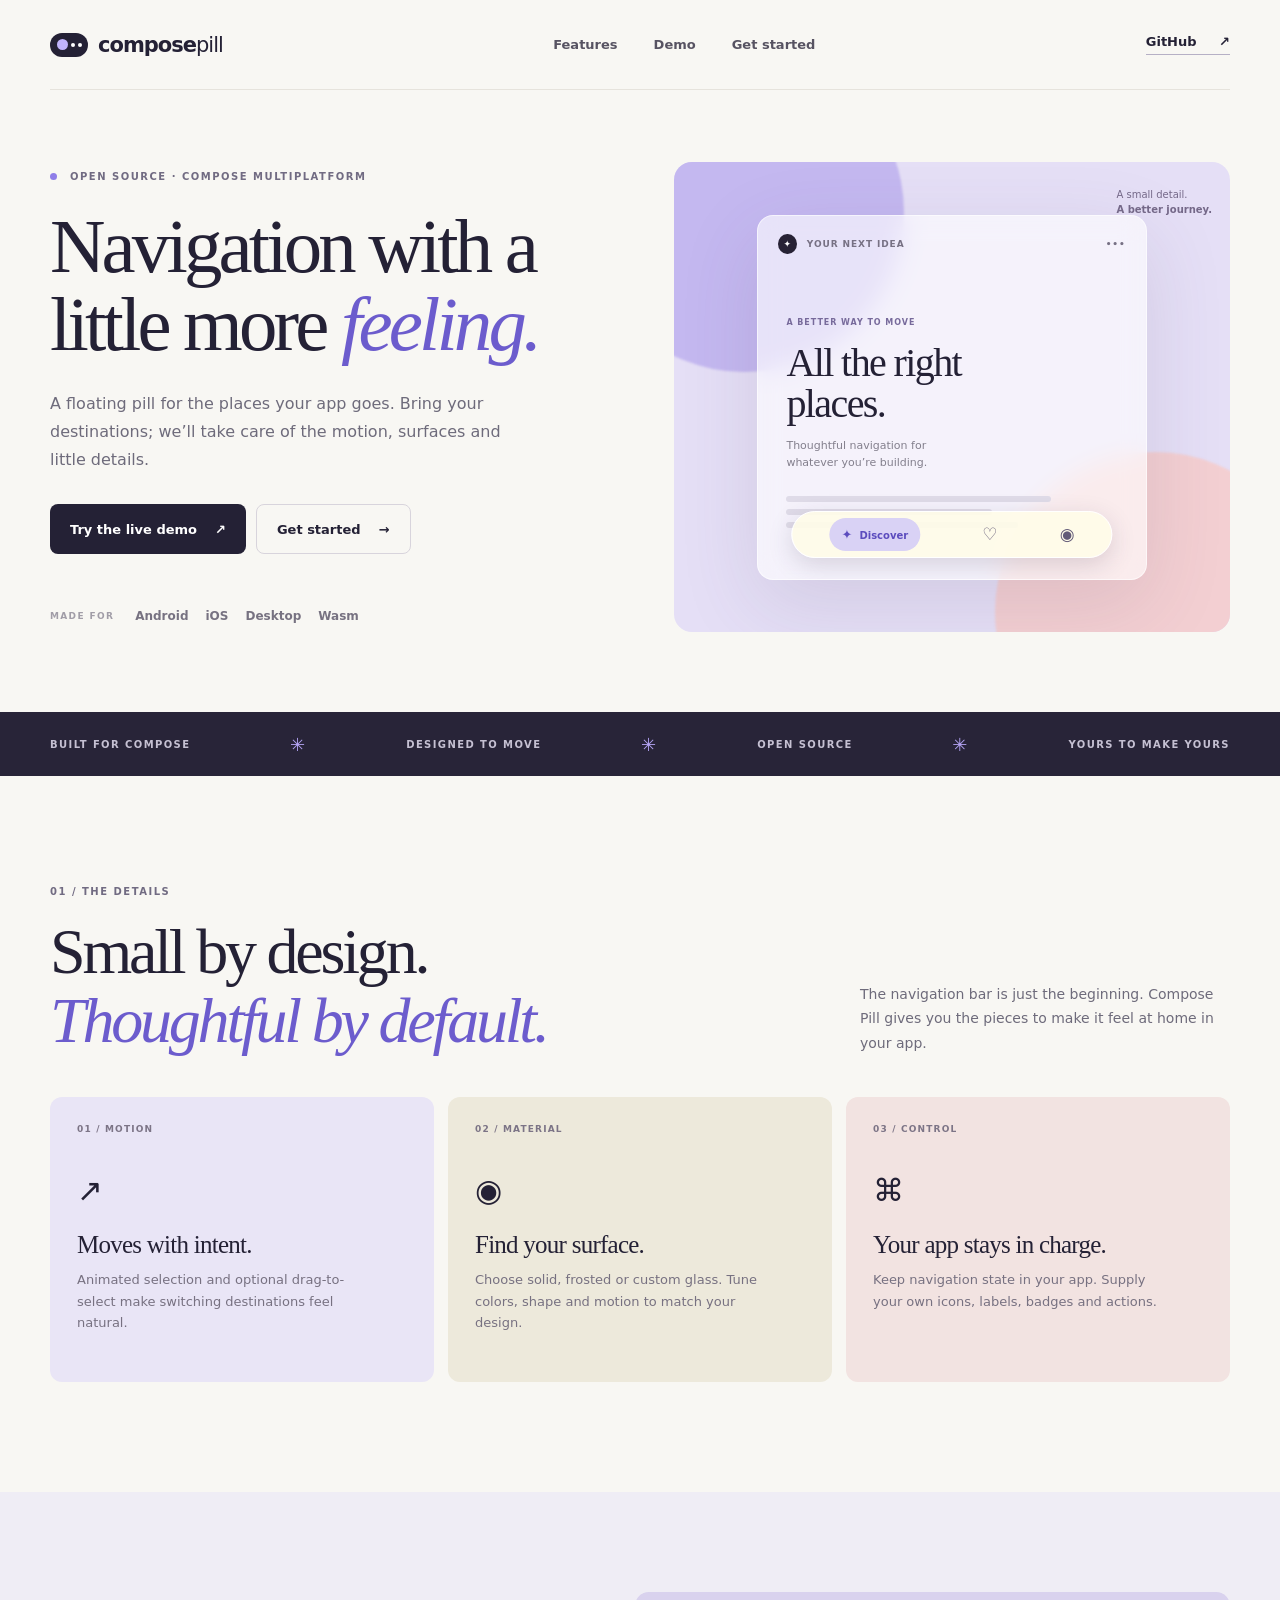
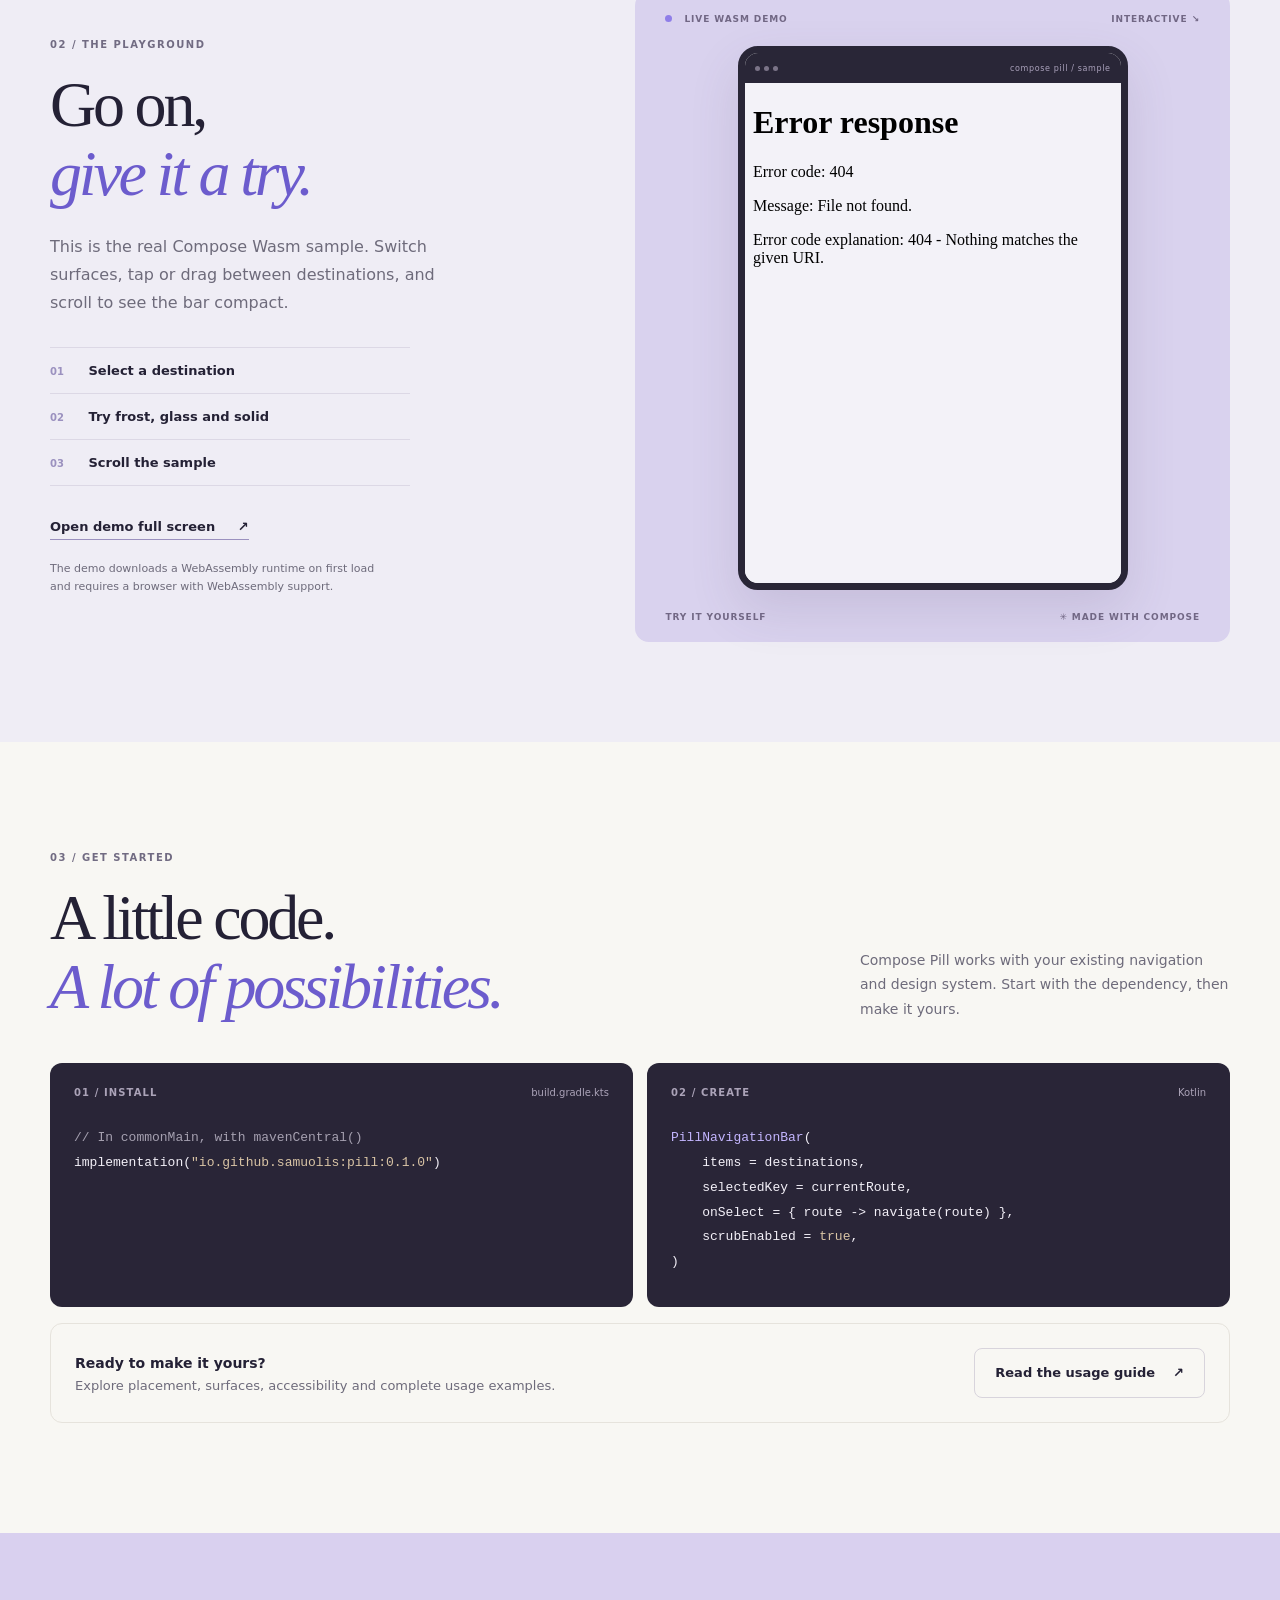
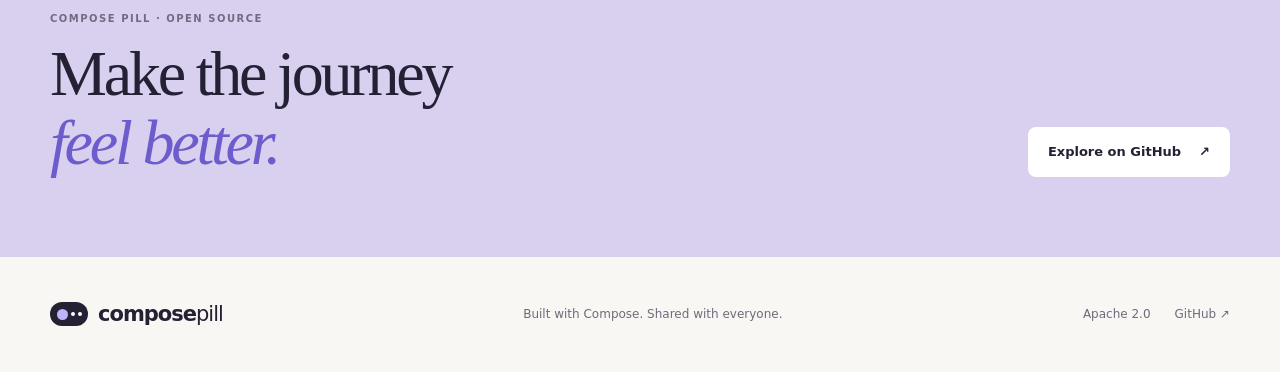
==== site/index.html @ 4dc2d1ff "Add documentation site and interactive Wasm demo" ====
<!doctype html>
<html lang="en">
<head>
  <meta charset="utf-8">
  <meta name="viewport" content="width=device-width, initial-scale=1">
  <meta name="description" content="Floating navigation and expressive surfaces for Compose Multiplatform. One thoughtful API for Android, iOS, desktop and web.">
  <meta name="theme-color" content="#f8f7f3">
  <title>Compose Pill — navigation with a little more feeling</title>
  <link rel="icon" href="favicon.svg" type="image/svg+xml">
  <link rel="stylesheet" href="style.css">
</head>
<body>
  <a class="skip" href="#main">Skip to content</a>
  <header class="header wrap">
    <a class="brand" href="#top" aria-label="Compose Pill home"><span class="brand-mark" aria-hidden="true"><i></i><i></i><i></i></span><span>compose<span class="brand-light">pill</span></span></a>
    <nav aria-label="Main navigation"><a href="#features">Features</a><a href="#demo">Demo</a><a href="#get-started">Get started</a></nav>
    <a class="header-link" href="https://github.com/samuolis/compose-pill">GitHub <span aria-hidden="true">↗</span></a>
  </header>
  <main id="main">
    <section class="hero wrap" id="top">
      <div class="hero-copy">
        <div class="eyebrow"><span class="dot"></span> OPEN SOURCE · COMPOSE MULTIPLATFORM</div>
        <h1>Navigation with a little more <em>feeling.</em></h1>
        <p class="lead">A floating pill for the places your app goes. Bring your destinations; we’ll take care of the motion, surfaces and little details.</p>
        <div class="actions"><a class="button primary" href="#demo">Try the live demo <span aria-hidden="true">↗</span></a><a class="button secondary" href="#get-started">Get started <span aria-hidden="true">→</span></a></div>
        <div class="platforms"><span>MADE FOR</span><span>Android</span><span>iOS</span><span>Desktop</span><span>Wasm</span></div>
      </div>
      <div class="hero-art" aria-hidden="true"><div class="orb orb-one"></div><div class="orb orb-two"></div><div class="hero-window"><div class="window-top"><span class="mini-mark">✦</span><span>YOUR NEXT IDEA</span><span>•••</span></div><div class="window-content"><span class="window-tag">A BETTER WAY TO MOVE</span><strong>All the right<br>places.</strong><p>Thoughtful navigation for<br>whatever you’re building.</p><div class="window-lines"><i></i><i></i><i></i></div></div><div class="floating-pill"><span class="pill-selected">✦ <b>Discover</b></span><span>♡</span><span>◉</span></div></div><div class="art-note">A small detail.<br><strong>A better journey.</strong></div></div>
    </section>
    <div class="marquee"><div class="wrap marquee-inner"><span>BUILT FOR COMPOSE</span><span class="marquee-dot">✳</span><span>DESIGNED TO MOVE</span><span class="marquee-dot">✳</span><span>OPEN SOURCE</span><span class="marquee-dot">✳</span><span>YOURS TO MAKE YOURS</span></div></div>
    <section class="section wrap" id="features">
      <div class="section-heading"><div><div class="eyebrow">01 / THE DETAILS</div><h2>Small by design.<br><em>Thoughtful by default.</em></h2></div><p>The navigation bar is just the beginning. Compose Pill gives you the pieces to make it feel at home in your app.</p></div>
      <div class="feature-grid">
        <article class="feature-card lavender"><span class="feature-index">01 / MOTION</span><div class="feature-icon">↗</div><h3>Moves with intent.</h3><p>Animated selection and optional drag-to-select make switching destinations feel natural.</p></article>
        <article class="feature-card cream"><span class="feature-index">02 / MATERIAL</span><div class="feature-icon">◉</div><h3>Find your surface.</h3><p>Choose solid, frosted or custom glass. Tune colors, shape and motion to match your design.</p></article>
        <article class="feature-card pink"><span class="feature-index">03 / CONTROL</span><div class="feature-icon">⌘</div><h3>Your app stays in charge.</h3><p>Keep navigation state in your app. Supply your own icons, labels, badges and actions.</p></article>
      </div>
    </section>
    <section class="demo-section" id="demo"><div class="wrap demo-grid">
      <div class="demo-copy"><div class="eyebrow">02 / THE PLAYGROUND</div><h2>Go on,<br><em>give it a try.</em></h2><p>This is the real Compose Wasm sample. Switch surfaces, tap or drag between destinations, and scroll to see the bar compact.</p><ul class="demo-list"><li><span>01</span> Select a destination</li><li><span>02</span> Try frost, glass and solid</li><li><span>03</span> Scroll the sample</li></ul><a class="text-link" href="demo/">Open demo full screen <span aria-hidden="true">↗</span></a><p class="demo-note">The demo downloads a WebAssembly runtime on first load and requires a browser with WebAssembly support.</p></div>
      <div class="demo-stage"><div class="stage-label"><span><i></i> LIVE WASM DEMO</span><span>INTERACTIVE ↘</span></div><div class="device"><div class="device-bar"><span></span><span></span><span></span><small>compose pill / sample</small></div><iframe title="Interactive Compose Pill navigation demo" src="demo/" loading="lazy" allow="clipboard-write"></iframe></div><div class="stage-footer"><span>TRY IT YOURSELF</span><span>✳ MADE WITH COMPOSE</span></div></div>
    </div></section>
    <section class="section wrap" id="get-started"><div class="section-heading"><div><div class="eyebrow">03 / GET STARTED</div><h2>A little code.<br><em>A lot of possibilities.</em></h2></div><p>Compose Pill works with your existing navigation and design system. Start with the dependency, then make it yours.</p></div>
      <div class="code-grid"><article class="code-card"><div class="code-head"><span>01 / INSTALL</span><span>build.gradle.kts</span></div><pre><code><span class="code-muted">// In commonMain, with mavenCentral()</span>
implementation(<span class="code-string">"io.github.samuolis:pill:0.1.0"</span>)</code></pre></article><article class="code-card"><div class="code-head"><span>02 / CREATE</span><span>Kotlin</span></div><pre><code><span class="code-func">PillNavigationBar</span>(
    items = destinations,
    selectedKey = currentRoute,
    onSelect = { route -&gt; navigate(route) },
    scrubEnabled = <span class="code-string">true</span>,
)</code></pre></article></div>
      <div class="docs-callout"><div><strong>Ready to make it yours?</strong><p>Explore placement, surfaces, accessibility and complete usage examples.</p></div><a class="button secondary" href="https://github.com/samuolis/compose-pill/blob/main/docs/usage.md">Read the usage guide <span aria-hidden="true">↗</span></a></div>
    </section>
    <section class="closing"><div class="wrap closing-inner"><div><div class="eyebrow">COMPOSE PILL · OPEN SOURCE</div><h2>Make the journey<br><em>feel better.</em></h2></div><a class="button light" href="https://github.com/samuolis/compose-pill">Explore on GitHub <span aria-hidden="true">↗</span></a></div></section>
  </main>
  <footer class="wrap footer"><a class="brand" href="#top"><span class="brand-mark" aria-hidden="true"><i></i><i></i><i></i></span><span>compose<span class="brand-light">pill</span></span></a><p>Built with Compose. Shared with everyone.</p><div><a href="https://github.com/samuolis/compose-pill/blob/main/LICENSE">Apache 2.0</a><a href="https://github.com/samuolis/compose-pill">GitHub ↗</a></div></footer>
</body>
</html>
---- site/style.css ----
:root {
  color-scheme:light;
  --ink:#242135;
  --muted:#6e6b7b;
  --purple:#6c5ccd;
  --line:#e6e3dc;
  --paper:#f8f7f3;
  --serif:Georgia,"Times New Roman",serif;
  --sans:Inter,ui-sans-serif,system-ui,-apple-system,BlinkMacSystemFont,"Segoe UI",sans-serif
}
* {
  box-sizing:border-box
}
html {
  scroll-behavior:smooth
}
body {
  margin:0;
  background:var(--paper);
  color:var(--ink);
  font-family:var(--sans);
  -webkit-font-smoothing:antialiased
}
a {
  color:inherit;
  text-decoration:none
}
a:focus-visible,iframe:focus-visible {
  outline:3px solid #6c5ccd;
  outline-offset:4px
}
.wrap {
  width:min(1180px,calc(100% - 64px));
  margin:auto
}
.skip {
  position:absolute;
  top:-100px;
  left:12px;
  background:white;
  padding:12px;
  z-index:5
}
.skip:focus {
  top:12px
}
.header {
  height:90px;
  display:flex;
  align-items:center;
  justify-content:space-between;
  border-bottom:1px solid var(--line)
}
.brand {
  font-size:21px;
  font-weight:800;
  letter-spacing:-1px;
  display:inline-flex;
  align-items:center;
  gap:10px
}
.brand-light {
  font-weight:400
}
.brand-mark {
  width:38px;
  height:24px;
  border-radius:20px;
  background:var(--ink);
  display:flex;
  align-items:center;
  justify-content:center;
  gap:3px
}
.brand-mark i {
  width:4px;
  height:4px;
  border-radius:50%;
  background:white
}
.brand-mark i:first-child {
  width:11px;
  height:11px;
  background:#c0b3fb
}
.header nav {
  display:flex;
  gap:36px;
  font-size:13px;
  font-weight:600;
  color:#575362
}
.header-link {
  font-size:13px;
  font-weight:700;
  border-bottom:1px solid #b6b0c5;
  padding-bottom:5px
}
.header-link span,.button span,.text-link span {
  margin-left:18px
}
.hero {
  min-height:600px;
  padding-top:72px;
  padding-bottom:80px;
  display:grid;
  grid-template-columns:1fr 1fr;
  gap:68px;
  align-items:center
}
.eyebrow {
  font-size:10px;
  letter-spacing:.15em;
  font-weight:800;
  color:#716b82
}
.dot,.stage-label i {
  display:inline-block;
  width:7px;
  height:7px;
  background:#8f7ee8;
  border-radius:50%;
  margin-right:8px
}
h1,h2,h3,p {
  margin:0
}
h1,h2 {
  font-family:var(--serif);
  font-weight:400;
  letter-spacing:-.05em
}
h1 {
  font-size:clamp(58px,6vw,82px);
  line-height:1.02;
  margin:26px 0
}
h1 em,h2 em {
  font-weight:400;
  color:var(--purple)
}
.lead,.section-heading>p,.demo-copy>p {
  font-size:16px;
  line-height:1.75;
  color:var(--muted);
  max-width:490px
}
.actions {
  display:flex;
  gap:10px;
  margin-top:30px;
  flex-wrap:wrap
}
.button {
  display:inline-flex;
  align-items:center;
  justify-content:space-between;
  min-height:50px;
  padding:0 20px;
  border-radius:8px;
  font-size:13px;
  font-weight:700;
  transition:transform .2s,background .2s
}
.button:hover {
  transform:translateY(-2px)
}
.primary {
  background:var(--ink);
  color:white
}
.secondary {
  border:1px solid #d8d4dc;
  background:transparent
}
.secondary:hover {
  background:white
}
.platforms {
  margin-top:55px;
  display:flex;
  gap:17px;
  align-items:center;
  flex-wrap:wrap;
  font-size:12px;
  font-weight:650;
  color:#777281
}
.platforms span:first-child {
  font-size:9px;
  letter-spacing:.15em;
  color:#a19da7;
  margin-right:4px
}
.hero-art {
  position:relative;
  min-height:470px;
  border-radius:18px;
  background:#e5dff6;
  overflow:hidden;
  display:grid;
  place-items:center
}
.orb {
  position:absolute;
  border-radius:50%;
  filter:blur(1px)
}
.orb-one {
  width:320px;
  height:320px;
  background:#c4b8f0;
  left:-90px;
  top:-110px
}
.orb-two {
  width:320px;
  height:320px;
  background:#f3cfd2;
  right:-85px;
  bottom:-140px
}
.hero-window {
  position:relative;
  width:70%;
  min-height:365px;
  border:1px solid #fff9;
  border-radius:16px;
  background:#fff9;
  box-shadow:0 24px 80px #55476a22;
  backdrop-filter:blur(12px);
  overflow:hidden
}
.window-top {
  height:56px;
  display:flex;
  align-items:center;
  gap:10px;
  padding:0 20px;
  font-size:9px;
  font-weight:800;
  letter-spacing:.1em;
  color:#777184
}
.window-top span:last-child {
  margin-left:auto
}
.mini-mark {
  background:#272235;
  color:#fff;
  border-radius:50%;
  padding:5px
}
.window-content {
  padding:38px 28px
}
.window-tag {
  font-size:8px;
  color:#776a9b;
  letter-spacing:.12em;
  font-weight:800
}
.window-content strong {
  display:block;
  font-family:var(--serif);
  font-size:40px;
  line-height:1.04;
  letter-spacing:-.04em;
  margin-top:13px;
  font-weight:400
}
.window-content p {
  font-size:11px;
  line-height:1.6;
  color:#837f8c;
  margin-top:12px
}
.window-lines {
  margin-top:24px;
  display:grid;
  gap:7px
}
.window-lines i {
  height:6px;
  background:#dfdbe8;
  border-radius:5px;
  width:80%
}
.window-lines i:nth-child(2) {
  width:62%
}
.window-lines i:nth-child(3) {
  width:70%
}
.floating-pill {
  position:absolute;
  bottom:21px;
  left:50%;
  transform:translateX(-50%);
  width:83%;
  padding:6px;
  display:flex;
  align-items:center;
  justify-content:space-around;
  background:#fffce8e8;
  border:1px solid #fff;
  border-radius:40px;
  box-shadow:0 7px 25px #3c29452b;
  color:#625a77;
  font-size:17px
}
.pill-selected {
  background:#d9d2f5;
  border-radius:24px;
  padding:9px 12px;
  color:#5c4cbe;
  font-size:13px
}
.pill-selected b {
  font-size:10px;
  margin-left:3px
}
.art-note {
  position:absolute;
  right:18px;
  top:25px;
  color:#746888;
  font-size:10px;
  line-height:1.5
}
.marquee {
  background:#282438;
  color:#c5c0d2
}
.marquee-inner {
  min-height:64px;
  display:flex;
  justify-content:space-between;
  align-items:center;
  gap:14px;
  font-size:10px;
  font-weight:700;
  letter-spacing:.14em
}
.marquee-dot {
  color:#b5a5f5;
  font-size:18px
}
.section {
  padding-top:110px;
  padding-bottom:110px
}
.section-heading {
  display:flex;
  justify-content:space-between;
  align-items:end;
  gap:40px;
  margin-bottom:42px
}
.section-heading h2,.demo-copy h2,.closing h2 {
  font-size:clamp(42px,5vw,64px);
  line-height:1.08;
  margin-top:20px
}
.section-heading>p {
  max-width:370px;
  font-size:14px
}
.feature-grid {
  display:grid;
  grid-template-columns:repeat(3,1fr);
  gap:14px
}
.feature-card {
  border-radius:12px;
  min-height:285px;
  padding:27px;
  display:flex;
  flex-direction:column
}
.lavender {
  background:#e9e5f6
}
.cream {
  background:#ede9db
}
.pink {
  background:#f2e3e1
}
.feature-index {
  font-size:9px;
  font-weight:800;
  letter-spacing:.13em;
  color:#7c7486
}
.feature-icon {
  font-size:31px;
  margin:38px 0 23px
}
.feature-card h3 {
  font-family:var(--serif);
  font-size:25px;
  font-weight:400;
  letter-spacing:-.03em
}
.feature-card p {
  color:#777181;
  font-size:13px;
  line-height:1.65;
  margin-top:10px;
  max-width:300px
}
.demo-section {
  background:#efedf5;
  padding:100px 0
}
.demo-grid {
  display:grid;
  grid-template-columns:.85fr 1fr;
  gap:80px;
  align-items:center
}
.demo-copy>p {
  margin-top:25px;
  max-width:400px
}
.demo-list {
  padding:0;
  margin:30px 0;
  list-style:none;
  max-width:360px
}
.demo-list li {
  border-top:1px solid #dcd8e5;
  padding:15px 0;
  font-size:13px;
  font-weight:650
}
.demo-list li:last-child {
  border-bottom:1px solid #dcd8e5
}
.demo-list span {
  color:#9b91bf;
  font-size:10px;
  margin-right:20px
}
.text-link {
  font-size:13px;
  font-weight:750;
  border-bottom:1px solid #9b91bf;
  padding-bottom:5px
}
.demo-copy .demo-note {
  font-size:11px;
  line-height:1.6;
  max-width:330px;
  margin-top:25px
}
.demo-stage {
  background:#d9d2ee;
  border-radius:14px;
  padding:22px 30px 20px
}
.stage-label,.stage-footer {
  display:flex;
  justify-content:space-between;
  color:#716784;
  font-size:9px;
  font-weight:800;
  letter-spacing:.1em
}
.device {
  max-width:390px;
  margin:22px auto;
  background:#fff;
  border:7px solid #292637;
  border-radius:20px;
  box-shadow:0 20px 50px #55466d24;
  overflow:hidden
}
.device-bar {
  height:30px;
  background:#292637;
  color:#aaa1bb;
  display:flex;
  gap:4px;
  align-items:center;
  padding:0 10px
}
.device-bar>span {
  width:5px;
  height:5px;
  background:#7b7488;
  border-radius:50%
}
.device-bar small {
  margin-left:auto;
  font-size:8px;
  letter-spacing:.08em
}
.device iframe {
  display:block;
  border:0;
  width:100%;
  height:500px;
  background:#f3f2f8
}
.stage-footer {
  margin-top:20px
}
.code-grid {
  display:grid;
  grid-template-columns:1fr 1fr;
  gap:14px
}
.code-card {
  background:#292537;
  color:#f3f0f8;
  border-radius:12px;
  padding:24px;
  min-width:0
}
.code-head {
  display:flex;
  justify-content:space-between;
  font-size:10px;
  letter-spacing:.11em;
  color:#aba3b8;
  font-weight:750
}
.code-head span:last-child {
  letter-spacing:0;
  font-weight:400
}
pre {
  margin:28px 0 8px;
  overflow:auto;
  font-size:13px;
  line-height:1.9
}
code {
  font-family:ui-monospace,SFMono-Regular,Consolas,monospace
}
.code-muted {
  color:#a5a0b0
}
.code-string {
  color:#d9c4a5
}
.code-func {
  color:#c4b6ff
}
.docs-callout {
  margin-top:16px;
  border:1px solid var(--line);
  border-radius:12px;
  padding:24px;
  display:flex;
  align-items:center;
  justify-content:space-between;
  gap:20px
}
.docs-callout strong {
  font-size:14px
}
.docs-callout p {
  font-size:13px;
  color:var(--muted);
  margin-top:6px
}
.closing {
  background:#d9d0ef;
  padding:80px 0
}
.closing-inner {
  display:flex;
  align-items:end;
  justify-content:space-between;
  gap:30px
}
.closing h2 {
  margin-top:15px
}
.light {
  background:white
}
.footer {
  min-height:115px;
  display:flex;
  align-items:center;
  justify-content:space-between;
  gap:24px
}
.footer p,.footer>div {
  color:var(--muted);
  font-size:12px
}
.footer>div {
  display:flex;
  gap:24px
}

@media(max-width:800px) {
  .wrap {
  width:min(100% - 40px,600px)
}
.header {
  height:72px
}
.header nav {
  display:none
}
.hero {
  grid-template-columns:1fr;
  gap:35px;
  padding-top:55px;
  padding-bottom:55px;
  min-height:0
}
.hero-art {
  min-height:390px
}
.hero-window {
  min-height:320px
}
.platforms {
  margin-top:35px
}
.marquee-inner {
  overflow:hidden;
  white-space:nowrap;
  justify-content:flex-start;
  gap:20px
}
.section {
  padding-top:75px;
  padding-bottom:75px
}
.section-heading {
  align-items:start;
  flex-direction:column;
  gap:20px
}
.feature-grid {
  grid-template-columns:1fr
}
.feature-card {
  min-height:230px
}
.feature-icon {
  margin:24px 0 18px
}
.demo-section {
  padding:75px 0
}
.demo-grid {
  grid-template-columns:1fr;
  gap:40px
}
.code-grid {
  grid-template-columns:1fr
}
.closing {
  padding:65px 0
}
.closing-inner {
  align-items:start;
  flex-direction:column
}
.footer {
  padding-top:30px;
  padding-bottom:30px;
  flex-wrap:wrap
}
.footer p {
  width:100%;
  order:3
}

}
@media(max-width:420px) {
  h1 {
  font-size:53px
}
.hero-art {
  min-height:340px
}
.hero-window {
  width:78%;
  min-height:300px
}
.window-content {
  padding:27px 23px
}
.window-content strong {
  font-size:35px
}
.art-note {
  display:none
}
.demo-stage {
  padding:18px 15px
}
.device iframe {
  height:450px
}
.stage-footer {
  font-size:8px
}
.docs-callout {
  align-items:start;
  flex-direction:column
}
.header-link span {
  margin-left:4px
}
.footer .brand {
  font-size:19px
}

}
@media(prefers-reduced-motion:reduce) {
  html {
  scroll-behavior:auto
}
*,*::before,*::after {
  transition-duration:0s!important
}

}
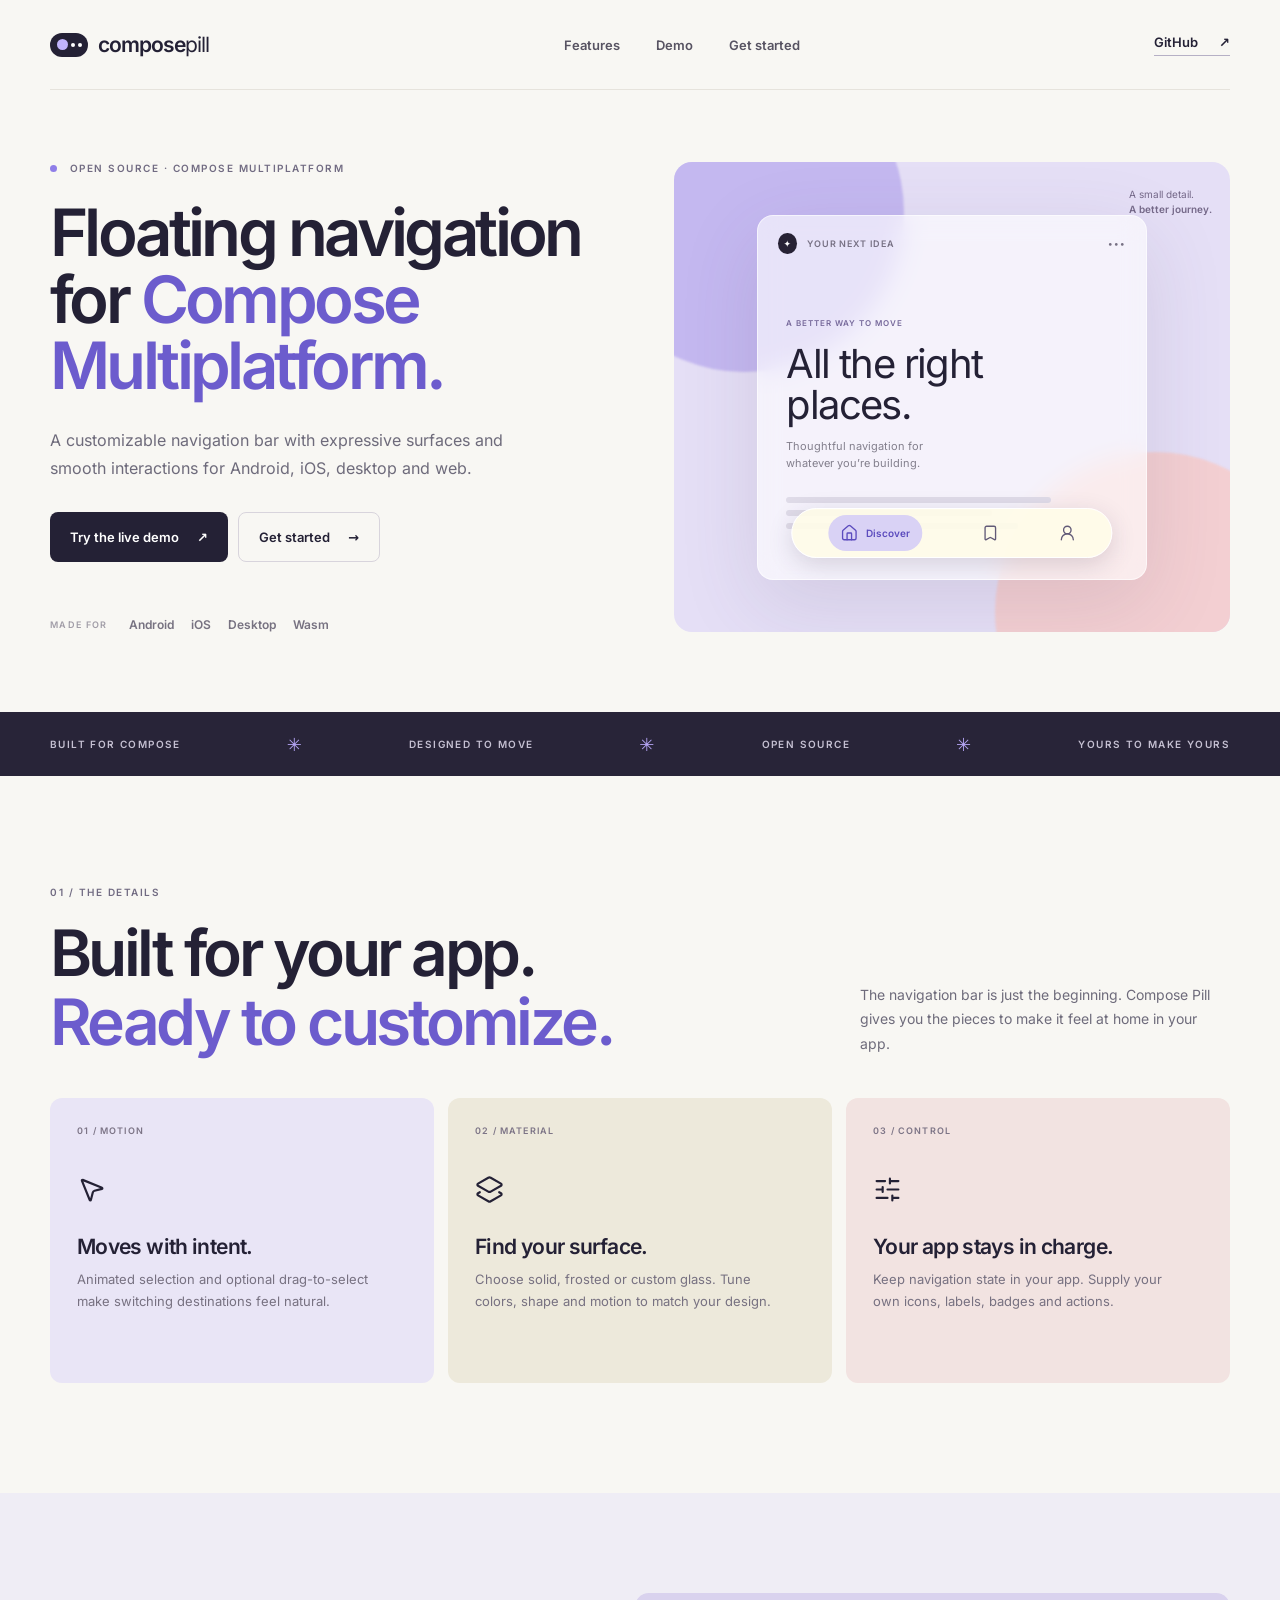
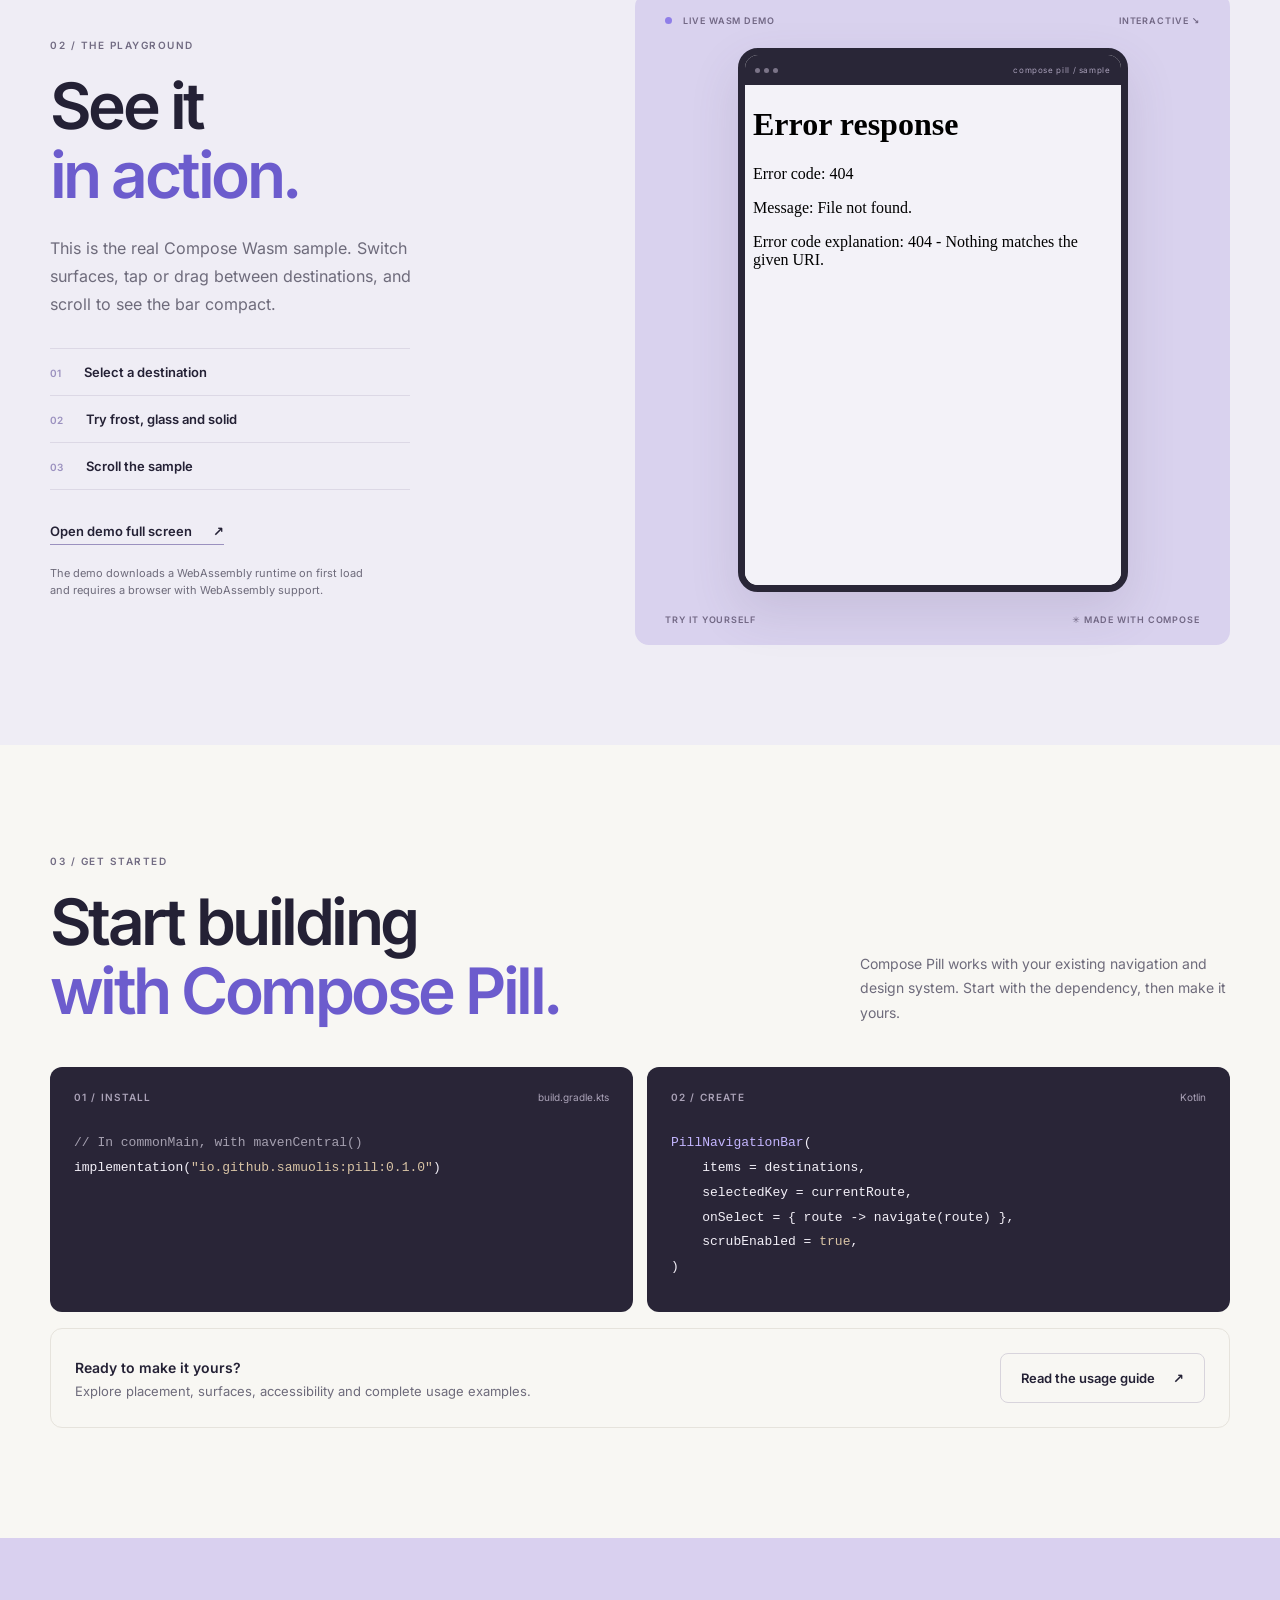
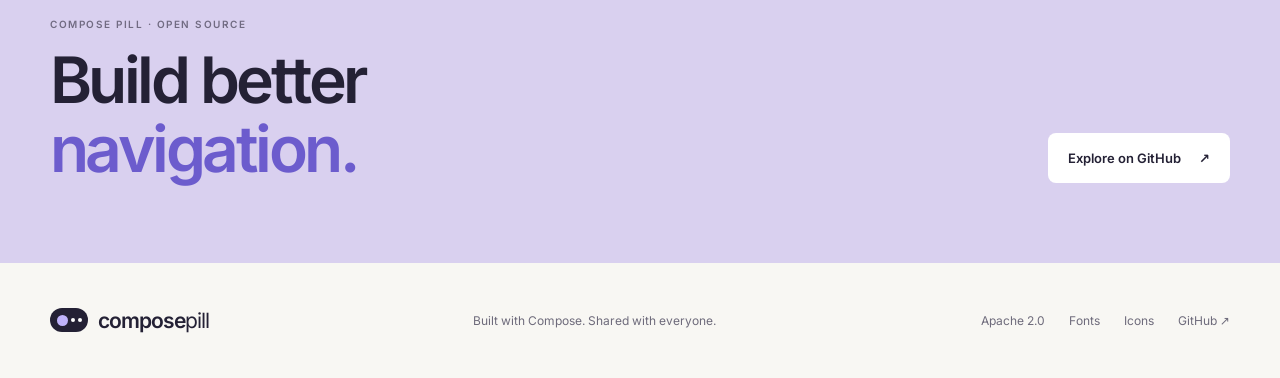
==== commit e5ce5df9: "Refine demo typography and navigation icons" ====
--- a/site/index.html
+++ b/site/index.html
@@ -5,7 +5,7 @@
   <meta name="viewport" content="width=device-width, initial-scale=1">
   <meta name="description" content="Floating navigation and expressive surfaces for Compose Multiplatform. One thoughtful API for Android, iOS, desktop and web.">
   <meta name="theme-color" content="#f8f7f3">
-  <title>Compose Pill — navigation with a little more feeling</title>
+  <title>Compose Pill — floating navigation for Compose Multiplatform</title>
   <link rel="icon" href="favicon.svg" type="image/svg+xml">
   <link rel="stylesheet" href="style.css">
 </head>
@@ -20,27 +20,27 @@
     <section class="hero wrap" id="top">
       <div class="hero-copy">
         <div class="eyebrow"><span class="dot"></span> OPEN SOURCE · COMPOSE MULTIPLATFORM</div>
-        <h1>Navigation with a little more <em>feeling.</em></h1>
-        <p class="lead">A floating pill for the places your app goes. Bring your destinations; we’ll take care of the motion, surfaces and little details.</p>
+        <h1>Floating navigation for <em>Compose Multiplatform.</em></h1>
+        <p class="lead">A customizable navigation bar with expressive surfaces and smooth interactions for Android, iOS, desktop and web.</p>
         <div class="actions"><a class="button primary" href="#demo">Try the live demo <span aria-hidden="true">↗</span></a><a class="button secondary" href="#get-started">Get started <span aria-hidden="true">→</span></a></div>
         <div class="platforms"><span>MADE FOR</span><span>Android</span><span>iOS</span><span>Desktop</span><span>Wasm</span></div>
       </div>
-      <div class="hero-art" aria-hidden="true"><div class="orb orb-one"></div><div class="orb orb-two"></div><div class="hero-window"><div class="window-top"><span class="mini-mark">✦</span><span>YOUR NEXT IDEA</span><span>•••</span></div><div class="window-content"><span class="window-tag">A BETTER WAY TO MOVE</span><strong>All the right<br>places.</strong><p>Thoughtful navigation for<br>whatever you’re building.</p><div class="window-lines"><i></i><i></i><i></i></div></div><div class="floating-pill"><span class="pill-selected">✦ <b>Discover</b></span><span>♡</span><span>◉</span></div></div><div class="art-note">A small detail.<br><strong>A better journey.</strong></div></div>
+      <div class="hero-art" aria-hidden="true"><div class="orb orb-one"></div><div class="orb orb-two"></div><div class="hero-window"><div class="window-top"><span class="mini-mark">✦</span><span>YOUR NEXT IDEA</span><span>•••</span></div><div class="window-content"><span class="window-tag">A BETTER WAY TO MOVE</span><strong>All the right<br>places.</strong><p>Thoughtful navigation for<br>whatever you’re building.</p><div class="window-lines"><i></i><i></i><i></i></div></div><div class="floating-pill"><span class="pill-selected"><svg viewBox="0 0 24 24" fill="none" stroke="currentColor" stroke-width="1.8" stroke-linecap="round" stroke-linejoin="round" aria-hidden="true"><path d="M15 21v-8a1 1 0 0 0-1-1h-4a1 1 0 0 0-1 1v8"/><path d="M3 10a2 2 0 0 1 .709-1.528l7-6a2 2 0 0 1 2.582 0l7 6A2 2 0 0 1 21 10v9a2 2 0 0 1-2 2H5a2 2 0 0 1-2-2z"/></svg><b>Discover</b></span><span><svg viewBox="0 0 24 24" fill="none" stroke="currentColor" stroke-width="1.8" stroke-linecap="round" stroke-linejoin="round" aria-hidden="true"><path d="M17 3a2 2 0 0 1 2 2v15a1 1 0 0 1-1.496.868l-4.512-2.578a2 2 0 0 0-1.984 0l-4.512 2.578A1 1 0 0 1 5 20V5a2 2 0 0 1 2-2z"/></svg></span><span><svg viewBox="0 0 24 24" fill="none" stroke="currentColor" stroke-width="1.8" stroke-linecap="round" stroke-linejoin="round" aria-hidden="true"><circle cx="12" cy="8" r="5"/><path d="M20 21a8 8 0 0 0-16 0"/></svg></span></div></div><div class="art-note">A small detail.<br><strong>A better journey.</strong></div></div>
     </section>
     <div class="marquee"><div class="wrap marquee-inner"><span>BUILT FOR COMPOSE</span><span class="marquee-dot">✳</span><span>DESIGNED TO MOVE</span><span class="marquee-dot">✳</span><span>OPEN SOURCE</span><span class="marquee-dot">✳</span><span>YOURS TO MAKE YOURS</span></div></div>
     <section class="section wrap" id="features">
-      <div class="section-heading"><div><div class="eyebrow">01 / THE DETAILS</div><h2>Small by design.<br><em>Thoughtful by default.</em></h2></div><p>The navigation bar is just the beginning. Compose Pill gives you the pieces to make it feel at home in your app.</p></div>
+      <div class="section-heading"><div><div class="eyebrow">01 / THE DETAILS</div><h2>Built for your app.<br><em>Ready to customize.</em></h2></div><p>The navigation bar is just the beginning. Compose Pill gives you the pieces to make it feel at home in your app.</p></div>
       <div class="feature-grid">
-        <article class="feature-card lavender"><span class="feature-index">01 / MOTION</span><div class="feature-icon">↗</div><h3>Moves with intent.</h3><p>Animated selection and optional drag-to-select make switching destinations feel natural.</p></article>
-        <article class="feature-card cream"><span class="feature-index">02 / MATERIAL</span><div class="feature-icon">◉</div><h3>Find your surface.</h3><p>Choose solid, frosted or custom glass. Tune colors, shape and motion to match your design.</p></article>
-        <article class="feature-card pink"><span class="feature-index">03 / CONTROL</span><div class="feature-icon">⌘</div><h3>Your app stays in charge.</h3><p>Keep navigation state in your app. Supply your own icons, labels, badges and actions.</p></article>
+        <article class="feature-card lavender"><span class="feature-index">01 / MOTION</span><div class="feature-icon"><svg viewBox="0 0 24 24" fill="none" stroke="currentColor" stroke-width="1.8" stroke-linecap="round" stroke-linejoin="round" aria-hidden="true"><path d="M4.037 4.688a.495.495 0 0 1 .651-.651l16 6.5a.5.5 0 0 1-.063.947l-6.124 1.58a2 2 0 0 0-1.438 1.435l-1.579 6.126a.5.5 0 0 1-.947.063z"/></svg></div><h3>Moves with intent.</h3><p>Animated selection and optional drag-to-select make switching destinations feel natural.</p></article>
+        <article class="feature-card cream"><span class="feature-index">02 / MATERIAL</span><div class="feature-icon"><svg viewBox="0 0 24 24" fill="none" stroke="currentColor" stroke-width="1.8" stroke-linecap="round" stroke-linejoin="round" aria-hidden="true"><path d="M13 13.74a2 2 0 0 1-2 0L2.5 8.87a1 1 0 0 1 0-1.74L11 2.26a2 2 0 0 1 2 0l8.5 4.87a1 1 0 0 1 0 1.74z"/><path d="m20 14.285 1.5.845a1 1 0 0 1 0 1.74L13 21.74a2 2 0 0 1-2 0l-8.5-4.87a1 1 0 0 1 0-1.74l1.5-.845"/></svg></div><h3>Find your surface.</h3><p>Choose solid, frosted or custom glass. Tune colors, shape and motion to match your design.</p></article>
+        <article class="feature-card pink"><span class="feature-index">03 / CONTROL</span><div class="feature-icon"><svg viewBox="0 0 24 24" fill="none" stroke="currentColor" stroke-width="1.8" stroke-linecap="round" stroke-linejoin="round" aria-hidden="true"><path d="M10 5H3M12 19H3M14 3v4M16 17v4M21 12h-9M21 19h-5M21 5h-7M8 10v4M8 12H3"/></svg></div><h3>Your app stays in charge.</h3><p>Keep navigation state in your app. Supply your own icons, labels, badges and actions.</p></article>
       </div>
     </section>
     <section class="demo-section" id="demo"><div class="wrap demo-grid">
-      <div class="demo-copy"><div class="eyebrow">02 / THE PLAYGROUND</div><h2>Go on,<br><em>give it a try.</em></h2><p>This is the real Compose Wasm sample. Switch surfaces, tap or drag between destinations, and scroll to see the bar compact.</p><ul class="demo-list"><li><span>01</span> Select a destination</li><li><span>02</span> Try frost, glass and solid</li><li><span>03</span> Scroll the sample</li></ul><a class="text-link" href="demo/">Open demo full screen <span aria-hidden="true">↗</span></a><p class="demo-note">The demo downloads a WebAssembly runtime on first load and requires a browser with WebAssembly support.</p></div>
+      <div class="demo-copy"><div class="eyebrow">02 / THE PLAYGROUND</div><h2>See it<br><em>in action.</em></h2><p>This is the real Compose Wasm sample. Switch surfaces, tap or drag between destinations, and scroll to see the bar compact.</p><ul class="demo-list"><li><span>01</span> Select a destination</li><li><span>02</span> Try frost, glass and solid</li><li><span>03</span> Scroll the sample</li></ul><a class="text-link" href="demo/">Open demo full screen <span aria-hidden="true">↗</span></a><p class="demo-note">The demo downloads a WebAssembly runtime on first load and requires a browser with WebAssembly support.</p></div>
       <div class="demo-stage"><div class="stage-label"><span><i></i> LIVE WASM DEMO</span><span>INTERACTIVE ↘</span></div><div class="device"><div class="device-bar"><span></span><span></span><span></span><small>compose pill / sample</small></div><iframe title="Interactive Compose Pill navigation demo" src="demo/" loading="lazy" allow="clipboard-write"></iframe></div><div class="stage-footer"><span>TRY IT YOURSELF</span><span>✳ MADE WITH COMPOSE</span></div></div>
     </div></section>
-    <section class="section wrap" id="get-started"><div class="section-heading"><div><div class="eyebrow">03 / GET STARTED</div><h2>A little code.<br><em>A lot of possibilities.</em></h2></div><p>Compose Pill works with your existing navigation and design system. Start with the dependency, then make it yours.</p></div>
+    <section class="section wrap" id="get-started"><div class="section-heading"><div><div class="eyebrow">03 / GET STARTED</div><h2>Start building<br><em>with Compose Pill.</em></h2></div><p>Compose Pill works with your existing navigation and design system. Start with the dependency, then make it yours.</p></div>
       <div class="code-grid"><article class="code-card"><div class="code-head"><span>01 / INSTALL</span><span>build.gradle.kts</span></div><pre><code><span class="code-muted">// In commonMain, with mavenCentral()</span>
 implementation(<span class="code-string">"io.github.samuolis:pill:0.1.0"</span>)</code></pre></article><article class="code-card"><div class="code-head"><span>02 / CREATE</span><span>Kotlin</span></div><pre><code><span class="code-func">PillNavigationBar</span>(
     items = destinations,
@@ -50,8 +50,8 @@
 )</code></pre></article></div>
       <div class="docs-callout"><div><strong>Ready to make it yours?</strong><p>Explore placement, surfaces, accessibility and complete usage examples.</p></div><a class="button secondary" href="https://github.com/samuolis/compose-pill/blob/main/docs/usage.md">Read the usage guide <span aria-hidden="true">↗</span></a></div>
     </section>
-    <section class="closing"><div class="wrap closing-inner"><div><div class="eyebrow">COMPOSE PILL · OPEN SOURCE</div><h2>Make the journey<br><em>feel better.</em></h2></div><a class="button light" href="https://github.com/samuolis/compose-pill">Explore on GitHub <span aria-hidden="true">↗</span></a></div></section>
+    <section class="closing"><div class="wrap closing-inner"><div><div class="eyebrow">COMPOSE PILL · OPEN SOURCE</div><h2>Build better<br><em>navigation.</em></h2></div><a class="button light" href="https://github.com/samuolis/compose-pill">Explore on GitHub <span aria-hidden="true">↗</span></a></div></section>
   </main>
-  <footer class="wrap footer"><a class="brand" href="#top"><span class="brand-mark" aria-hidden="true"><i></i><i></i><i></i></span><span>compose<span class="brand-light">pill</span></span></a><p>Built with Compose. Shared with everyone.</p><div><a href="https://github.com/samuolis/compose-pill/blob/main/LICENSE">Apache 2.0</a><a href="https://github.com/samuolis/compose-pill">GitHub ↗</a></div></footer>
+  <footer class="wrap footer"><a class="brand" href="#top"><span class="brand-mark" aria-hidden="true"><i></i><i></i><i></i></span><span>compose<span class="brand-light">pill</span></span></a><p>Built with Compose. Shared with everyone.</p><div><a href="https://github.com/samuolis/compose-pill/blob/main/LICENSE">Apache 2.0</a><a href="licenses/INTER-LICENSE.txt">Fonts</a><a href="licenses/LUCIDE-LICENSE.txt">Icons</a><a href="https://github.com/samuolis/compose-pill">GitHub ↗</a></div></footer>
 </body>
 </html>
--- a/site/style.css
+++ b/site/style.css
@@ -1,3 +1,17 @@
+@font-face {
+  font-family: Inter;
+  src: url("fonts/inter-latin-400-normal.woff2") format("woff2");
+  font-style: normal;
+  font-weight: 400;
+  font-display: swap;
+}
+@font-face {
+  font-family: Inter;
+  src: url("fonts/inter-latin-600-normal.woff2") format("woff2");
+  font-style: normal;
+  font-weight: 600;
+  font-display: swap;
+}
 :root {
   color-scheme:light;
   --ink:#242135;
@@ -5,7 +19,7 @@
   --purple:#6c5ccd;
   --line:#e6e3dc;
   --paper:#f8f7f3;
-  --serif:Georgia,"Times New Roman",serif;
+  --serif:Inter,ui-sans-serif,system-ui,sans-serif;
   --sans:Inter,ui-sans-serif,system-ui,-apple-system,BlinkMacSystemFont,"Segoe UI",sans-serif
 }
 * {
@@ -127,16 +141,17 @@
 }
 h1,h2 {
   font-family:var(--serif);
-  font-weight:400;
-  letter-spacing:-.05em
+  font-weight:600;
+  letter-spacing:-.055em
 }
 h1 {
-  font-size:clamp(58px,6vw,82px);
+  font-size:clamp(52px,5.1vw,72px);
   line-height:1.02;
   margin:26px 0
 }
 h1 em,h2 em {
-  font-weight:400;
+  font-style:normal;
+  font-weight:600;
   color:var(--purple)
 }
 .lead,.section-heading>p,.demo-copy>p {
@@ -398,9 +413,9 @@
   margin:38px 0 23px
 }
 .feature-card h3 {
-  font-family:var(--serif);
-  font-size:25px;
-  font-weight:400;
+  font-family:var(--sans);
+  font-size:21px;
+  font-weight:600;
   letter-spacing:-.03em
 }
 .feature-card p {
@@ -680,7 +695,7 @@
 }
 @media(max-width:420px) {
   h1 {
-  font-size:53px
+  font-size:46px
 }
 .hero-art {
   min-height:340px
@@ -728,3 +743,7 @@
 }
 
 }
+
+.floating-pill > span { display: inline-flex; align-items: center; justify-content: center; gap: 5px; }
+.floating-pill svg { width: 18px; height: 18px; }
+.feature-icon svg { width: 29px; height: 29px; }
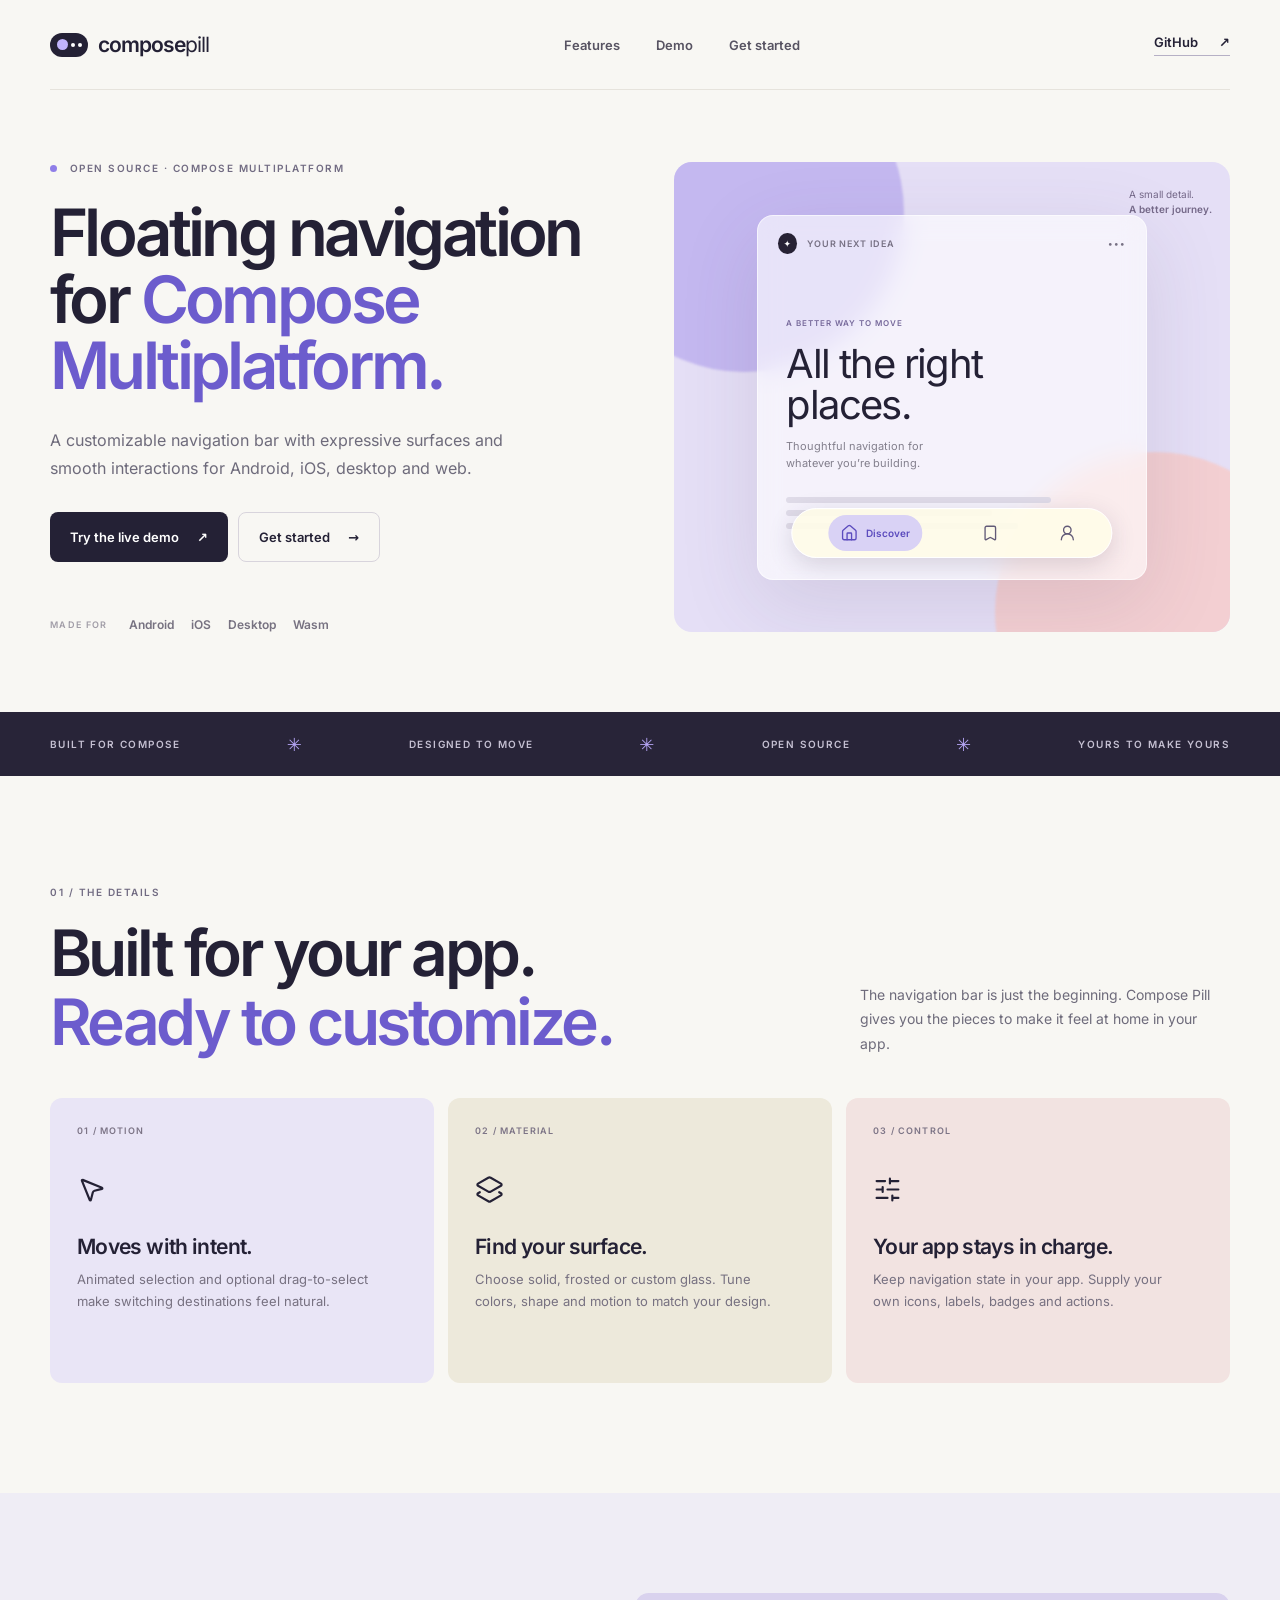
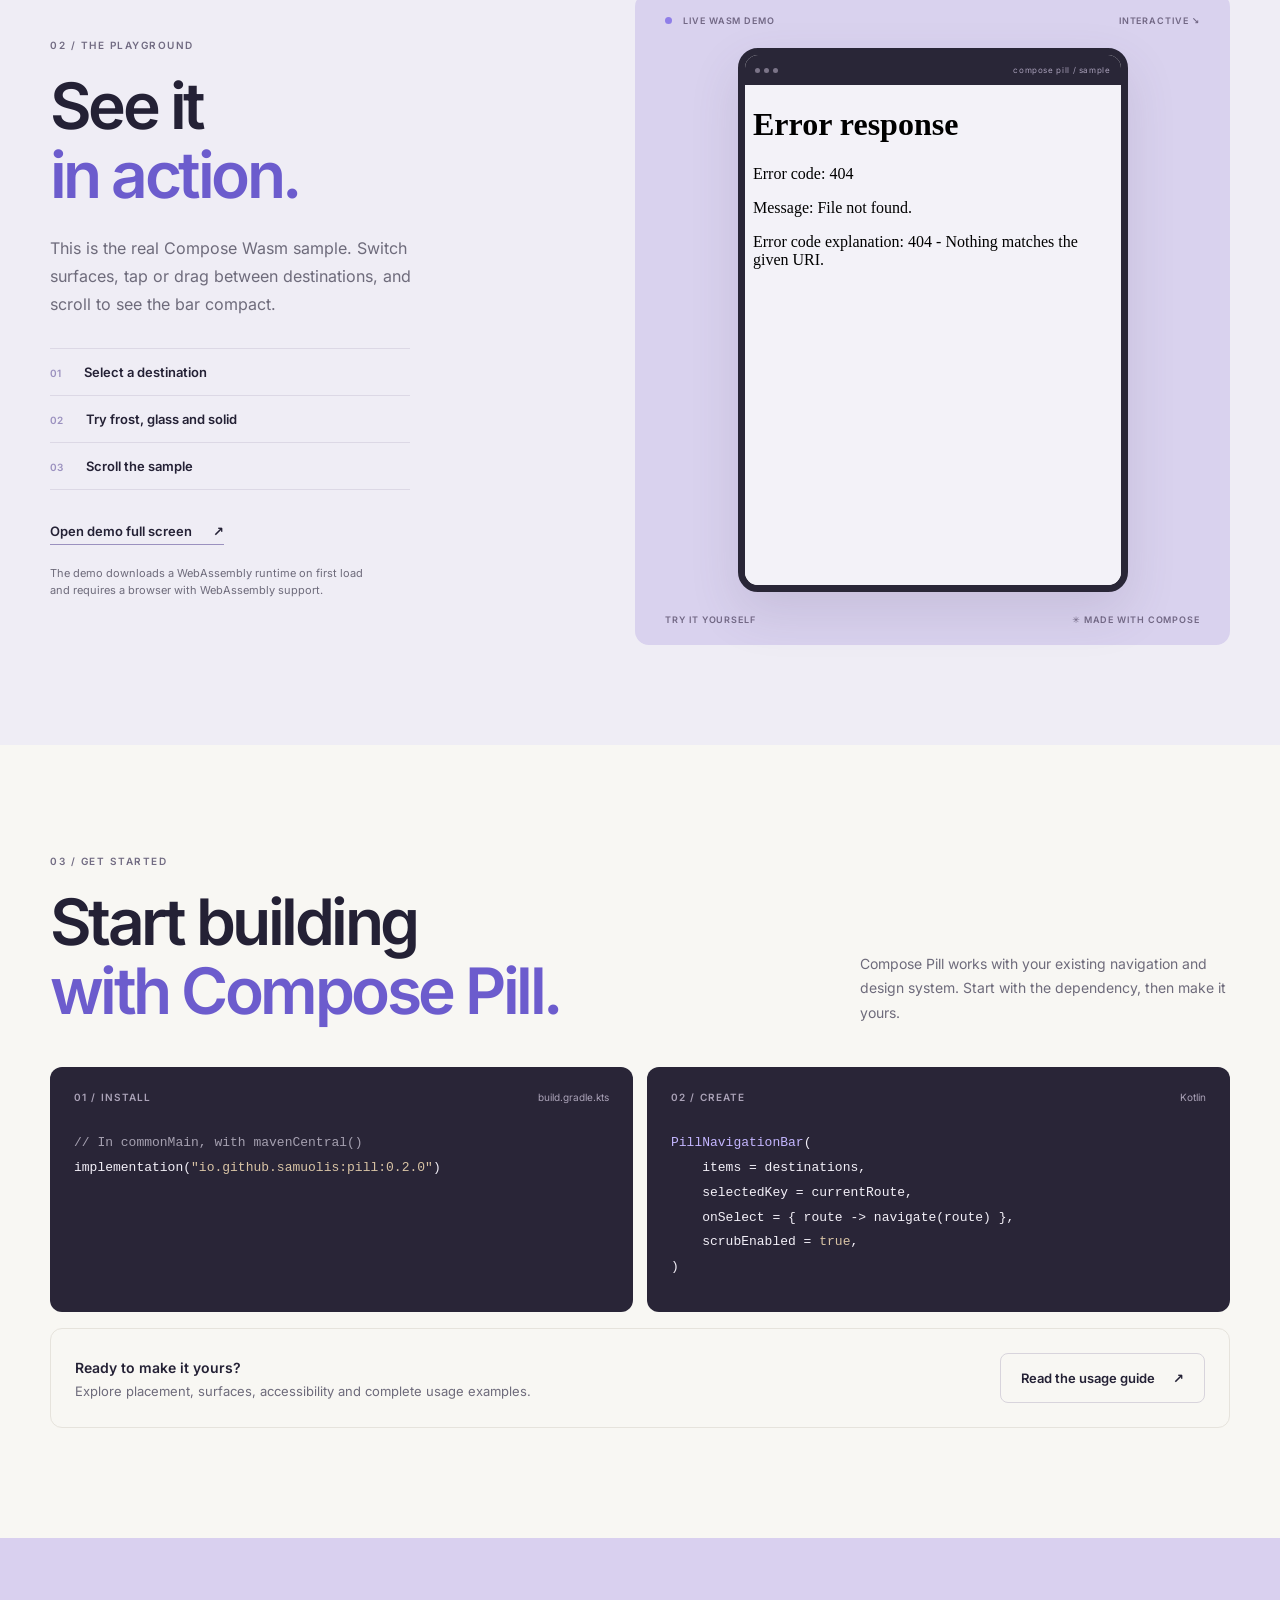
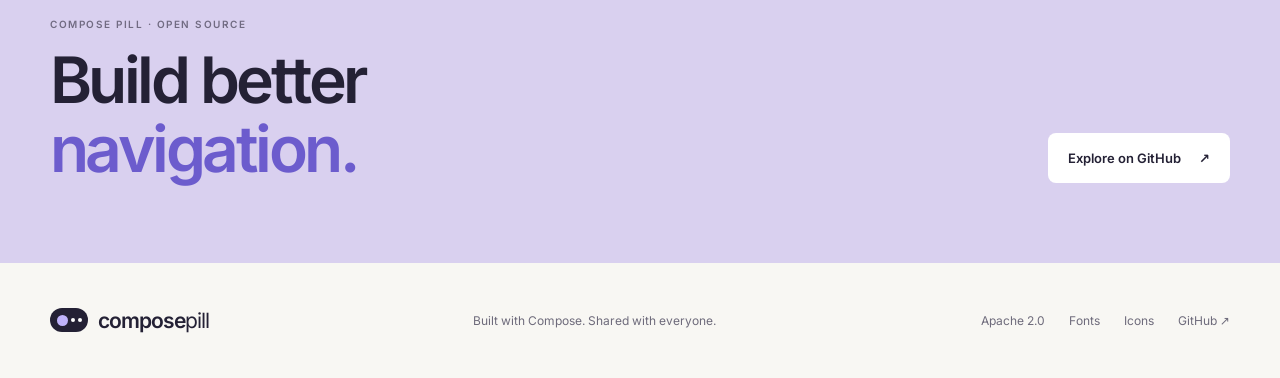
==== commit 352f58ef: "Simplify Compose Pill onboarding and add catalog discovery" ====
--- a/site/index.html
+++ b/site/index.html
@@ -42,7 +42,7 @@
     </div></section>
     <section class="section wrap" id="get-started"><div class="section-heading"><div><div class="eyebrow">03 / GET STARTED</div><h2>Start building<br><em>with Compose Pill.</em></h2></div><p>Compose Pill works with your existing navigation and design system. Start with the dependency, then make it yours.</p></div>
       <div class="code-grid"><article class="code-card"><div class="code-head"><span>01 / INSTALL</span><span>build.gradle.kts</span></div><pre><code><span class="code-muted">// In commonMain, with mavenCentral()</span>
-implementation(<span class="code-string">"io.github.samuolis:pill:0.1.0"</span>)</code></pre></article><article class="code-card"><div class="code-head"><span>02 / CREATE</span><span>Kotlin</span></div><pre><code><span class="code-func">PillNavigationBar</span>(
+implementation(<span class="code-string">"io.github.samuolis:pill:0.2.0"</span>)</code></pre></article><article class="code-card"><div class="code-head"><span>02 / CREATE</span><span>Kotlin</span></div><pre><code><span class="code-func">PillNavigationBar</span>(
     items = destinations,
     selectedKey = currentRoute,
     onSelect = { route -&gt; navigate(route) },
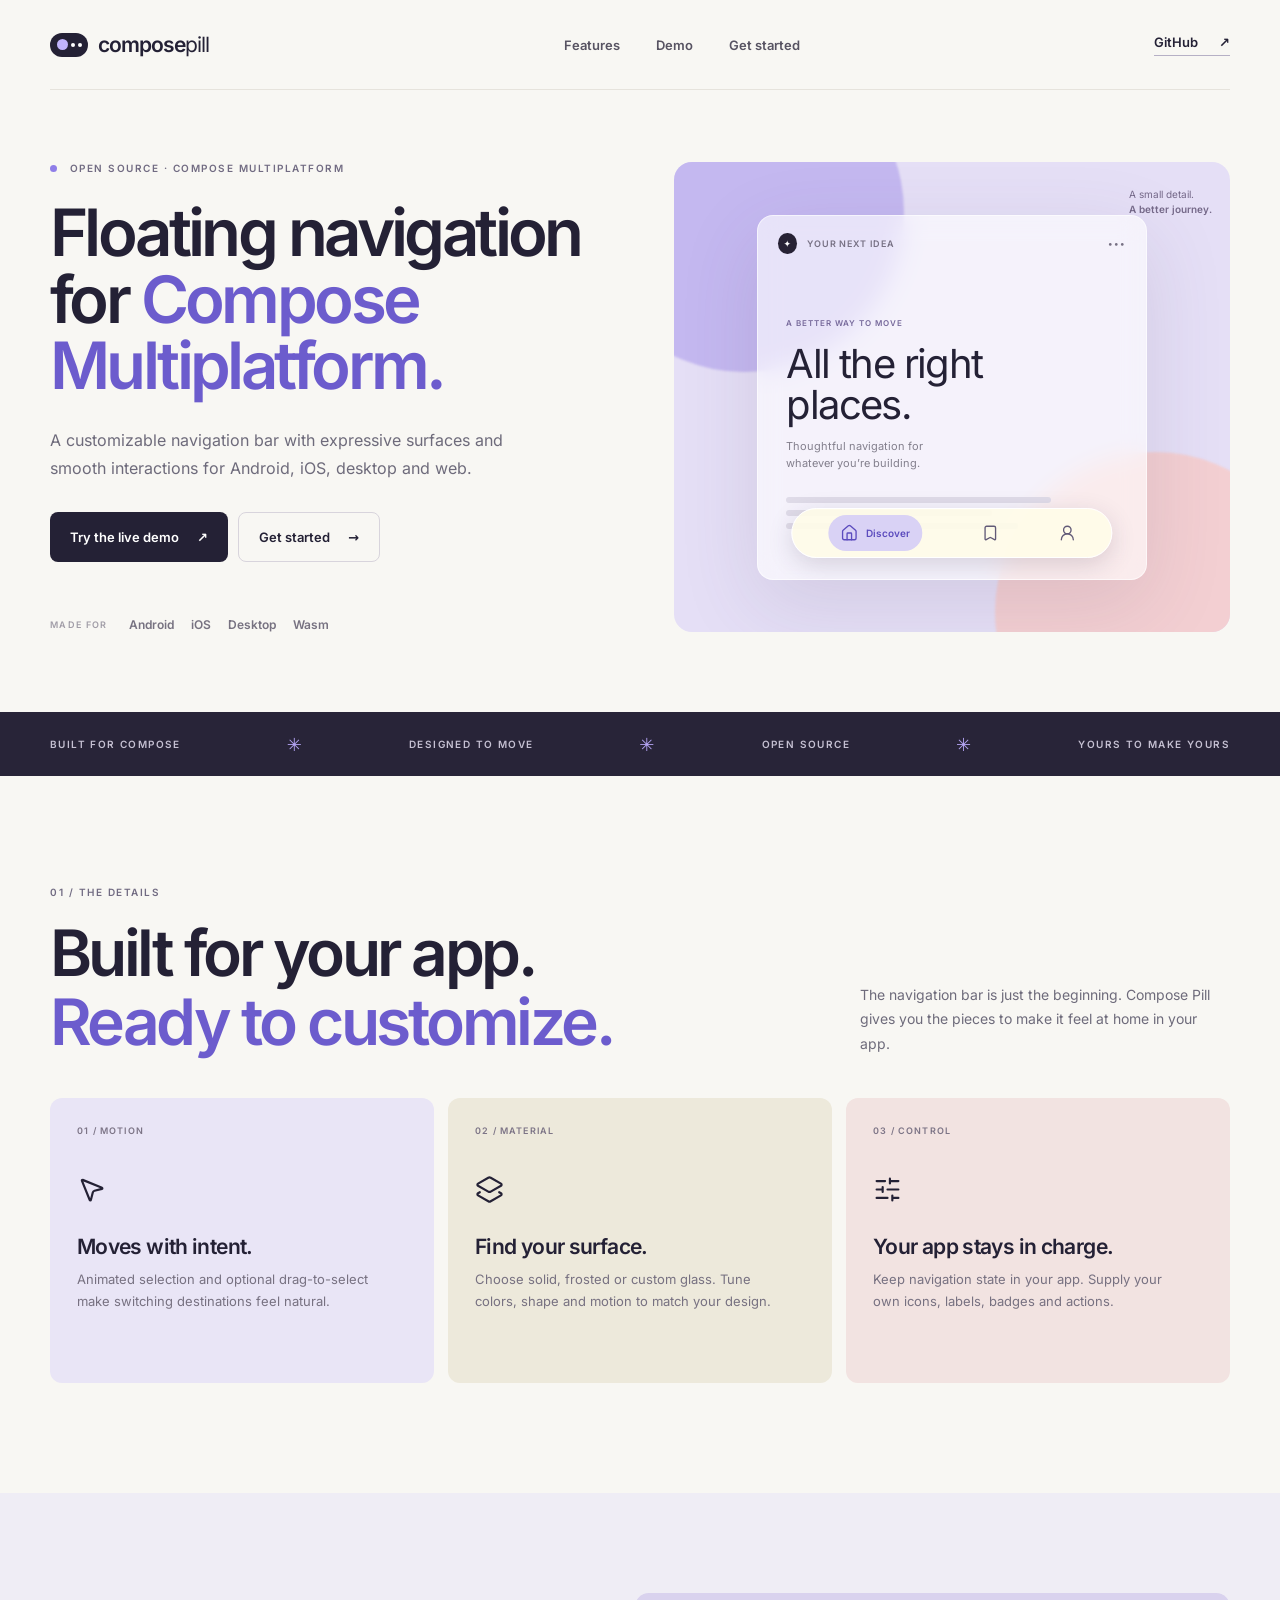
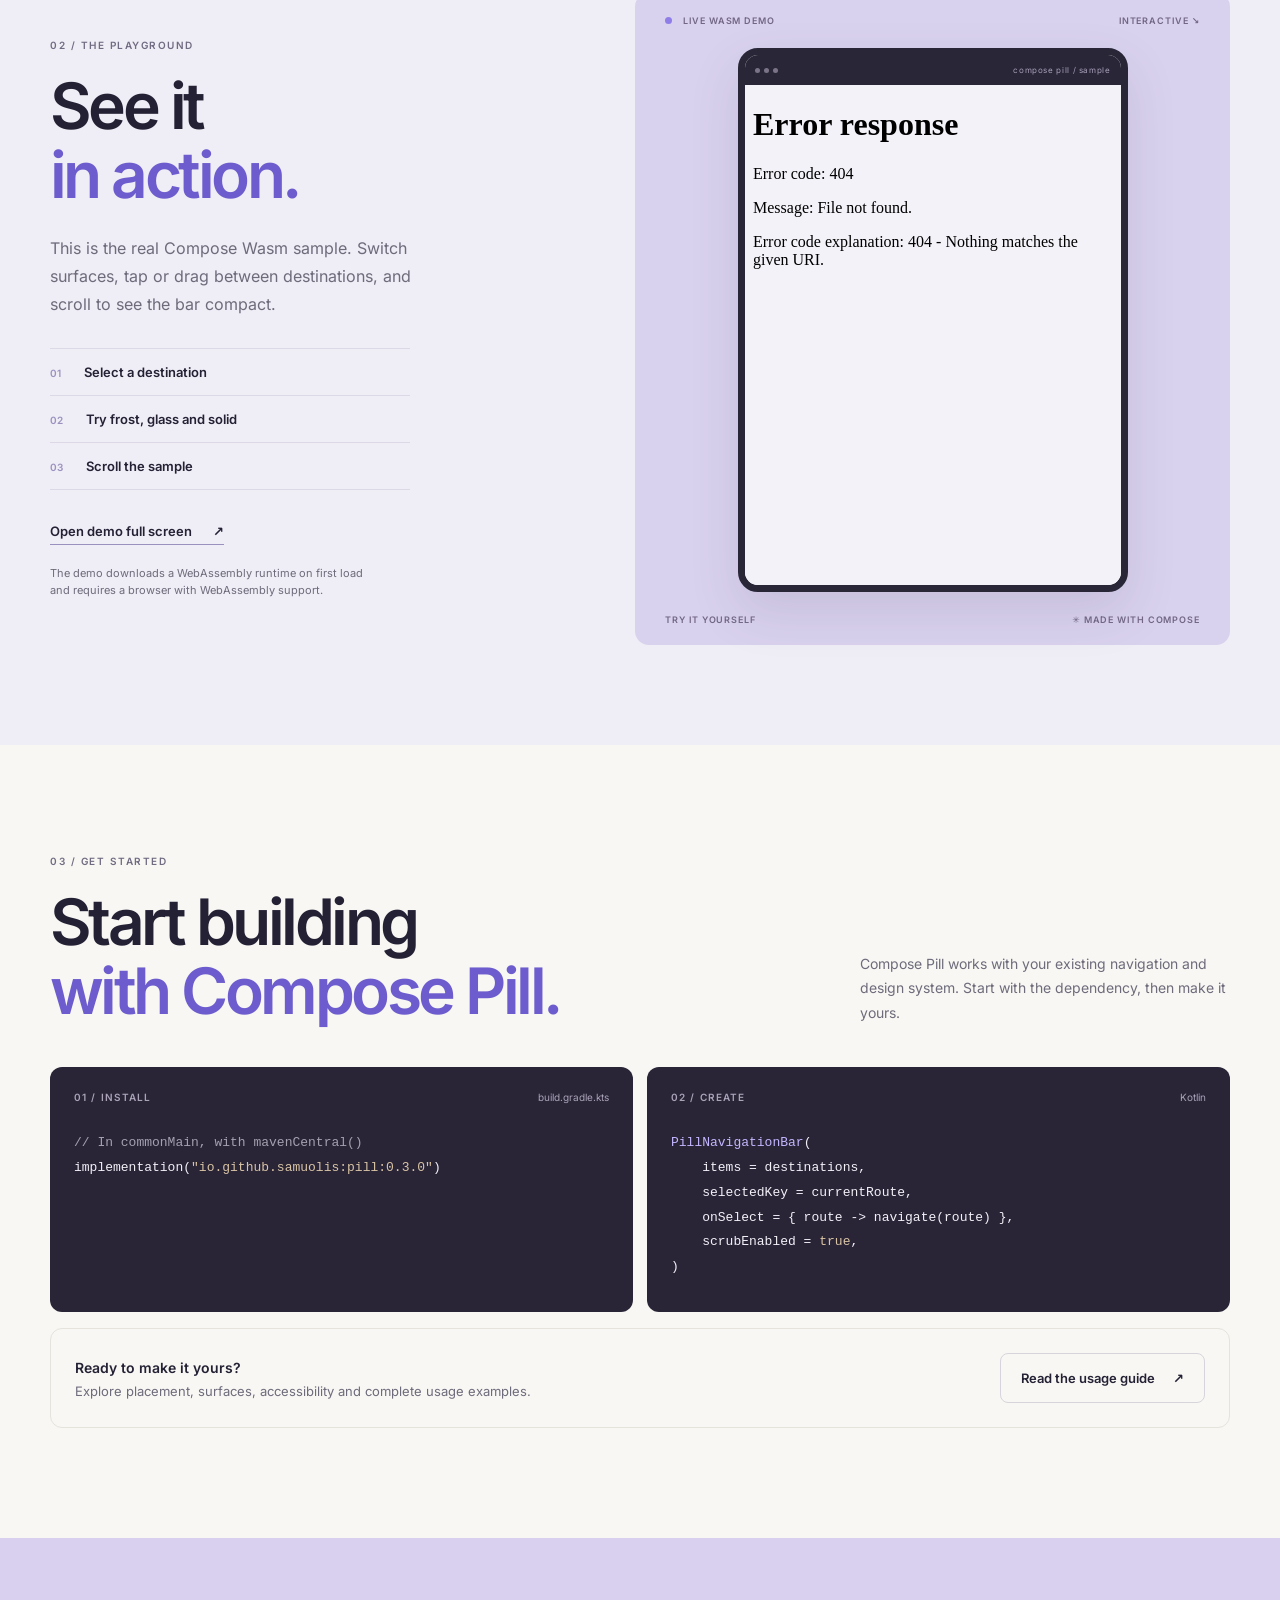
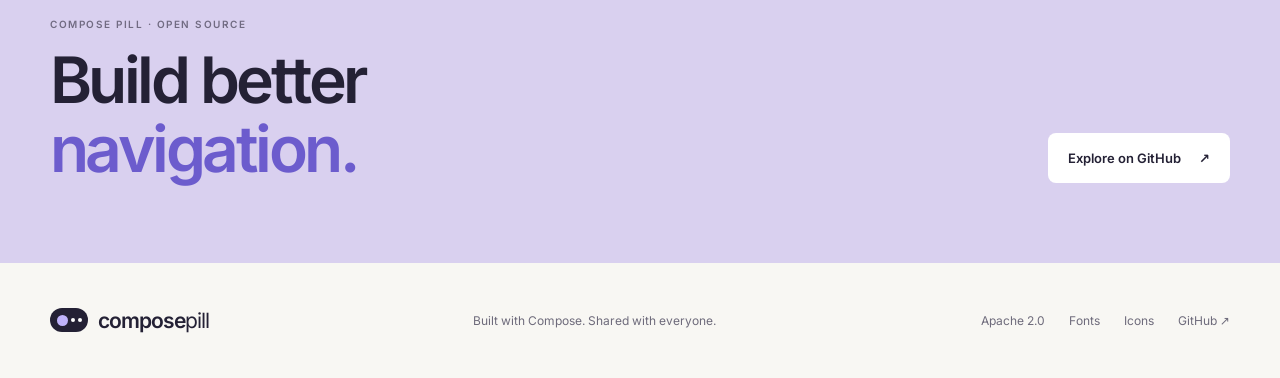
==== commit 17f8c424: "Add progressive edge blur to the floating bar host" ====
--- a/site/index.html
+++ b/site/index.html
@@ -42,7 +42,7 @@
     </div></section>
     <section class="section wrap" id="get-started"><div class="section-heading"><div><div class="eyebrow">03 / GET STARTED</div><h2>Start building<br><em>with Compose Pill.</em></h2></div><p>Compose Pill works with your existing navigation and design system. Start with the dependency, then make it yours.</p></div>
       <div class="code-grid"><article class="code-card"><div class="code-head"><span>01 / INSTALL</span><span>build.gradle.kts</span></div><pre><code><span class="code-muted">// In commonMain, with mavenCentral()</span>
-implementation(<span class="code-string">"io.github.samuolis:pill:0.2.0"</span>)</code></pre></article><article class="code-card"><div class="code-head"><span>02 / CREATE</span><span>Kotlin</span></div><pre><code><span class="code-func">PillNavigationBar</span>(
+implementation(<span class="code-string">"io.github.samuolis:pill:0.3.0"</span>)</code></pre></article><article class="code-card"><div class="code-head"><span>02 / CREATE</span><span>Kotlin</span></div><pre><code><span class="code-func">PillNavigationBar</span>(
     items = destinations,
     selectedKey = currentRoute,
     onSelect = { route -&gt; navigate(route) },
